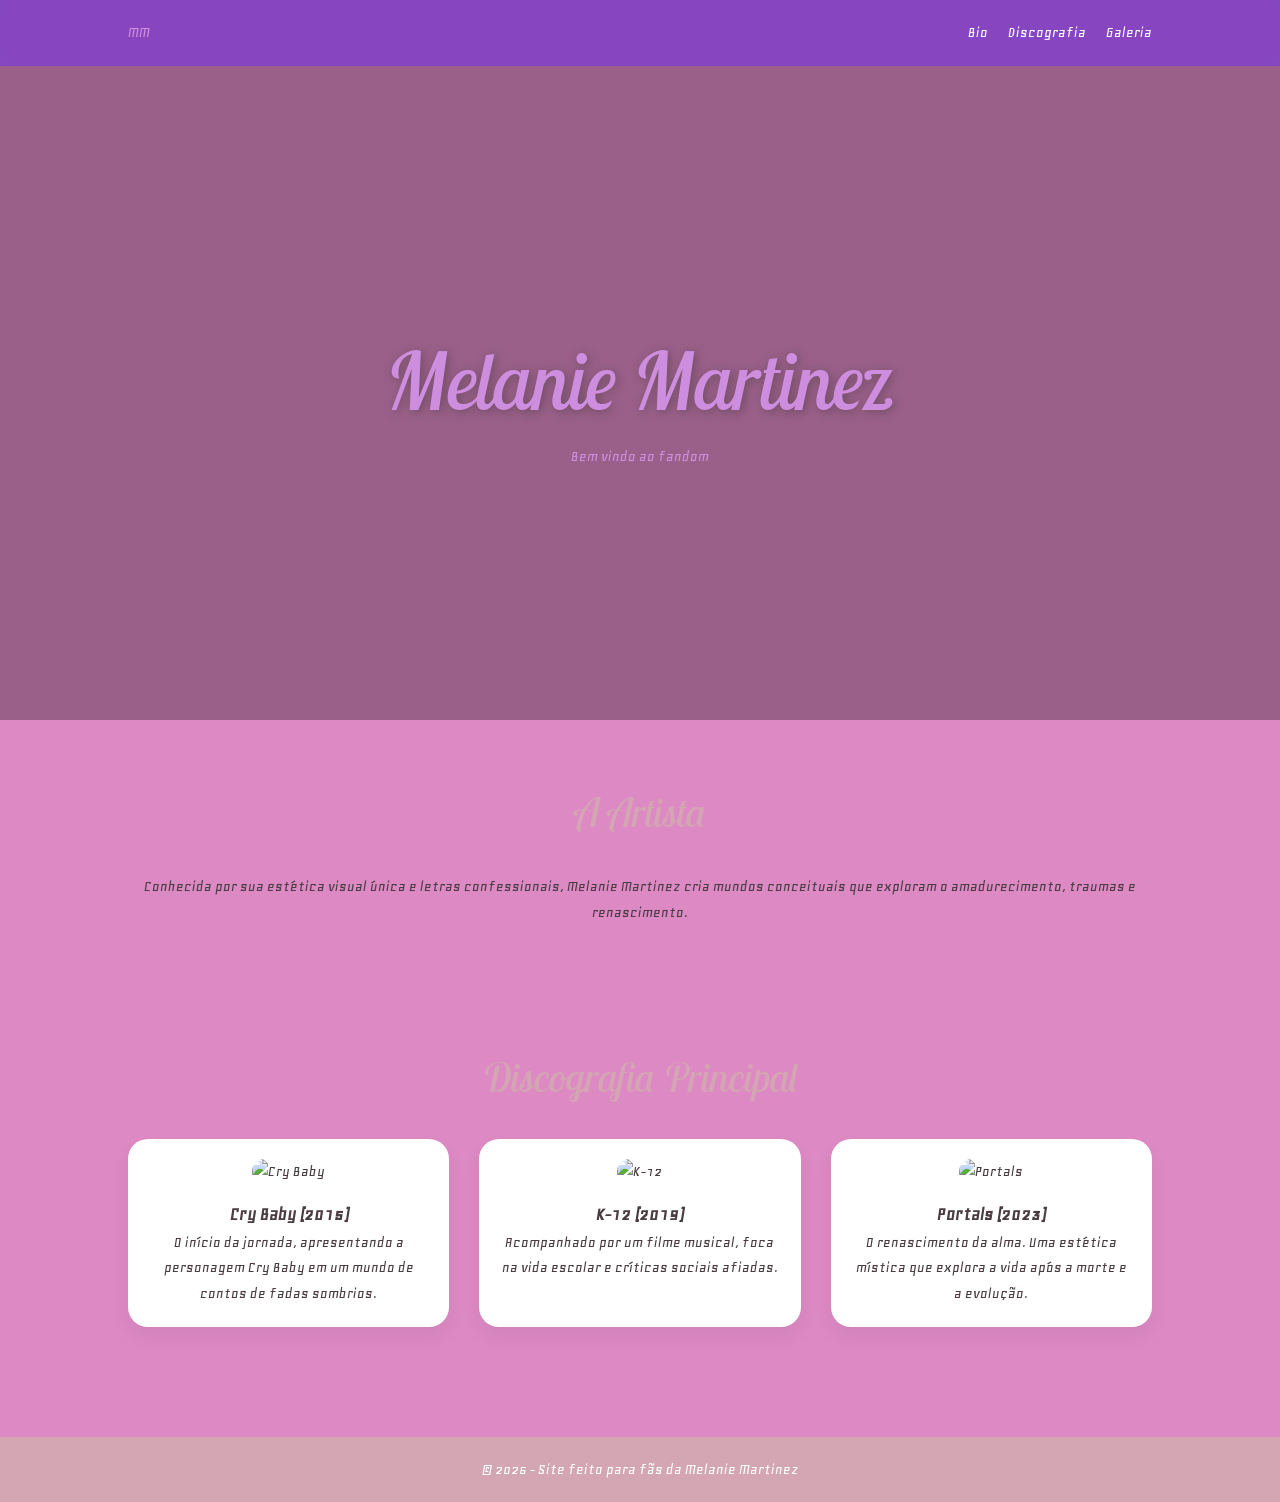
==== Site da melanie martinez/index.html @ 5e91a6d3 "Add files via upload" ====
<!DOCTYPE html>
<html lang="pt-br">
<head>
    <meta charset="UTF-8">
    <meta name="viewport" content="width=device-width, initial-scale=1.0">
    <title>Melanie Martinez | Universe</title>
    <link rel="stylesheet" href="style.css">
    <link rel="preconnect" href="https://fonts.googleapis.com">
    <link rel="preconnect" href="https://fonts.gstatic.com" crossorigin>
    <link href="https://fonts.googleapis.com/css2?family=Lobster+Two:ital,wght@0,400;0,700;1,400;1,700&display=swap" rel="stylesheet"></head>
    <link rel="preconnect" href="https://fonts.googleapis.com">
    <link rel="preconnect" href="https://fonts.gstatic.com" crossorigin>
    <link href="https://fonts.googleapis.com/css2?family=Geo&display=swap" rel="stylesheet"><body>

    <header>
        <nav>
            <div class="logo">MM</div>
            <ul>
                <li><a href="#bio">Bio</a></li>
                <li><a href="#discography">Discografia</a></li>
                <li><a href="#gallery">Galeria</a></li>
            </ul>
        </nav>
        <div class="hero">
            <h1 class="fade-in">Melanie Martinez</h1>
            <p class="subtitle">Bem vindo ao fandom</p>
        </div>
    </header>

    <section id="bio" class="container">
        <h2>A Artista</h2>
        <p>Conhecida por sua estética visual única e letras confessionais, Melanie Martinez cria mundos conceituais que exploram o amadurecimento, traumas e renascimento.</p>
    </section>

    <section id="discography" class="container">
        <h2>Discografia Principal</h2>
        <div class="albums-grid">
            <div class="album-card">
                <img src="/tmp/guest-1lpn7o/Downloads/Cry_Baby_Melanie_Martinez_logo.png" alt="Cry Baby">
                <h3>Cry Baby (2015)</h3>
                <p>O início da jornada, apresentando a personagem Cry Baby em um mundo de contos de fadas sombrios.</p>
            </div>
            <div class="album-card">
                <img src="/tmp/guest-1lpn7o/Downloads/K-12_Melanie_Martinez_logo.png" alt="K-12">
                <h3>K-12 (2019)</h3>
                <p>Acompanhado por um filme musical, foca na vida escolar e críticas sociais afiadas.</p>
            </div>
            <div class="album-card">
                <img src="/tmp/guest-1lpn7o/Downloads/Portals_-_Melanie_Martinez_(logo).svg.png" alt="Portals">
                <h3>Portals (2023)</h3>
                <p>O renascimento da alma. Uma estética mística que explora a vida após a morte e a evolução.</p>
            </div>
        </div>
    </section>

    <footer>
        <p>&copy; 2026 - Site feito para fãs da Melanie Martinez</p>
    </footer>

</body>
</html>
---- Site da melanie martinez/style.css ----
/* Configurações Gerais */
* {
    margin: 0;
    padding: 0;
    box-sizing: border-box;
}

body {
    font-family: "Geo", sans-serif;
    font-weight: 500;
    font-style: normal;
    background-color: #dd89c4; /* Rosa pastel clarinho */
    color: #4a3c42;
    line-height: 1.6;
    scroll-behavior: smooth;
}

h1, h2, .logo
.lobster-two-regular-italic {
    font-family: "Lobster Two", sans-serif;
    font-weight: 400;
    font-style: italic;
  }
/* Cabeçalho e Nav */
header {
    height: 80vh;
    background: linear-gradient(rgba(0,0,0,0.3), rgba(0,0,0,0.3)), 
                url('https://images.alphacoders.com/130/1306352.png'); /* Imagem de fundo temática */
    background-size: cover;
    background-position: center;
    color: rgb(206, 142, 223);
    display: flex;
    flex-direction: column;
}

nav {
    display: flex;
    justify-content: space-between;
    align-items: center;
    padding: 20px 10%;
    background: rgba(121, 53, 230, 0.589);
    backdrop-filter: blur(5px);
}

nav ul {
    display: flex;
    list-style: none;
}

nav ul li {
    margin-left: 20px;
}

nav ul li a {
    color: white;
    text-decoration: none;
    font-weight: 400;
    transition: 0.3s;
}

nav ul li a:hover {
    color: #ffd1dc;
}

.hero {
    flex: 1;
    .lobster-two-regular-italic {
      font-family: "Lobster Two", sans-serif;
      font-weight: 400;
      font-style: italic;
    }
    
    display: flex;
    flex-direction: column;
    justify-content: center;
    align-items: center;
    text-align: center;
}

.hero h1 {
    font-size: 5rem;
    text-shadow: 2px 2px 10px rgba(66, 58, 58, 0.5);
}

/* Seções */
.container {
    padding: 60px 10%;
    text-align: center;
}

h2 {
    font-size: 2.5rem;
    margin-bottom: 30px;
    color: #d4a5b2;
}

/* Cards da Discografia */
.albums-grid {
    display: grid;
    grid-template-columns: repeat(auto-fit, minmax(250px, 1fr));
    gap: 30px;
    margin-top: 20px;
}

.album-card {
    background: white;
    padding: 20px;
    border-radius: 20px;
    box-shadow: 0 10px 20px rgba(0,0,0,0.05);
    transition: transform 0.4s ease;
}

.album-card:hover {
    transform: translateY(-10px) rotate(2deg);
}

.album-card img {
    width: 100%;
    border-radius: 15px;
    margin-bottom: 15px;
}

/* Animações */
.fade-in {
    animation: fadeIn 2s ease-in;
}

@keyframes fadeIn {
    from { opacity: 0; transform: translateY(20px); }
    to { opacity: 1; transform: translateY(0); }
}

footer {
    background: #d4a5b2;
    color: white;
    text-align: center;
    padding: 20px;
    margin-top: 50px;
}
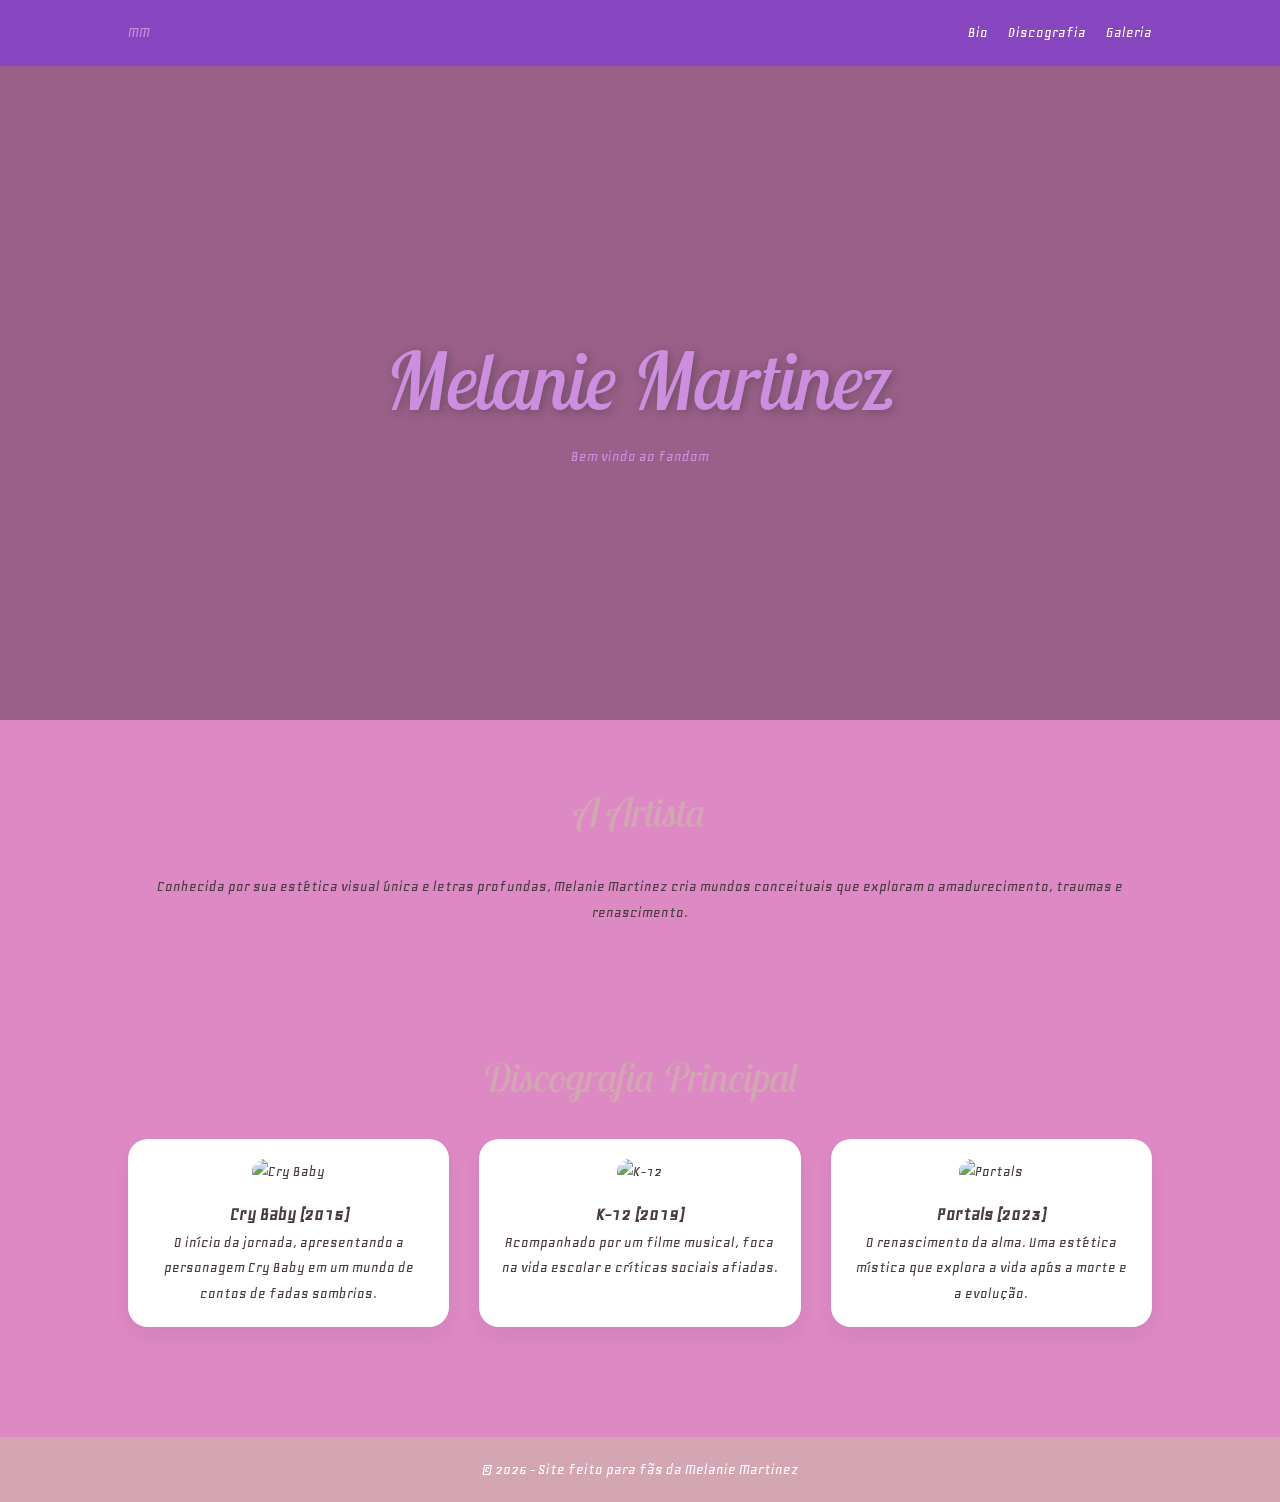
==== commit eed52aa2: "Update image source paths in index.html" ====
--- a/Site da melanie martinez/index.html
+++ b/Site da melanie martinez/index.html
@@ -1,3 +1,4 @@
+
 <!DOCTYPE html>
 <html lang="pt-br">
 <head>
@@ -29,24 +30,24 @@
 
     <section id="bio" class="container">
         <h2>A Artista</h2>
-        <p>Conhecida por sua estética visual única e letras confessionais, Melanie Martinez cria mundos conceituais que exploram o amadurecimento, traumas e renascimento.</p>
+        <p>Conhecida por sua estética visual única e letras profundas, Melanie Martinez cria mundos conceituais que exploram o amadurecimento, traumas e renascimento.</p>
     </section>
 
     <section id="discography" class="container">
         <h2>Discografia Principal</h2>
         <div class="albums-grid">
             <div class="album-card">
-                <img src="/tmp/guest-1lpn7o/Downloads/Cry_Baby_Melanie_Martinez_logo.png" alt="Cry Baby">
+                <img src="/tmp/guest-d15eem/Downloads/Cry_Baby_Melanie_Martinez_logo.png" alt="Cry Baby">
                 <h3>Cry Baby (2015)</h3>
                 <p>O início da jornada, apresentando a personagem Cry Baby em um mundo de contos de fadas sombrios.</p>
             </div>
             <div class="album-card">
-                <img src="/tmp/guest-1lpn7o/Downloads/K-12_Melanie_Martinez_logo.png" alt="K-12">
+                <img src="/tmp/guest-d15eem/Downloads/K-12_Melanie_Martinez_logo.png" alt="K-12">
                 <h3>K-12 (2019)</h3>
                 <p>Acompanhado por um filme musical, foca na vida escolar e críticas sociais afiadas.</p>
             </div>
             <div class="album-card">
-                <img src="/tmp/guest-1lpn7o/Downloads/Portals_-_Melanie_Martinez_(logo).svg.png" alt="Portals">
+                <img src="/tmp/guest-d15eem/Downloads/Portals_melanie_martinez_logo.png" alt="Portals">
                 <h3>Portals (2023)</h3>
                 <p>O renascimento da alma. Uma estética mística que explora a vida após a morte e a evolução.</p>
             </div>
@@ -58,4 +59,4 @@
     </footer>
 
 </body>
-</html>+</html>
